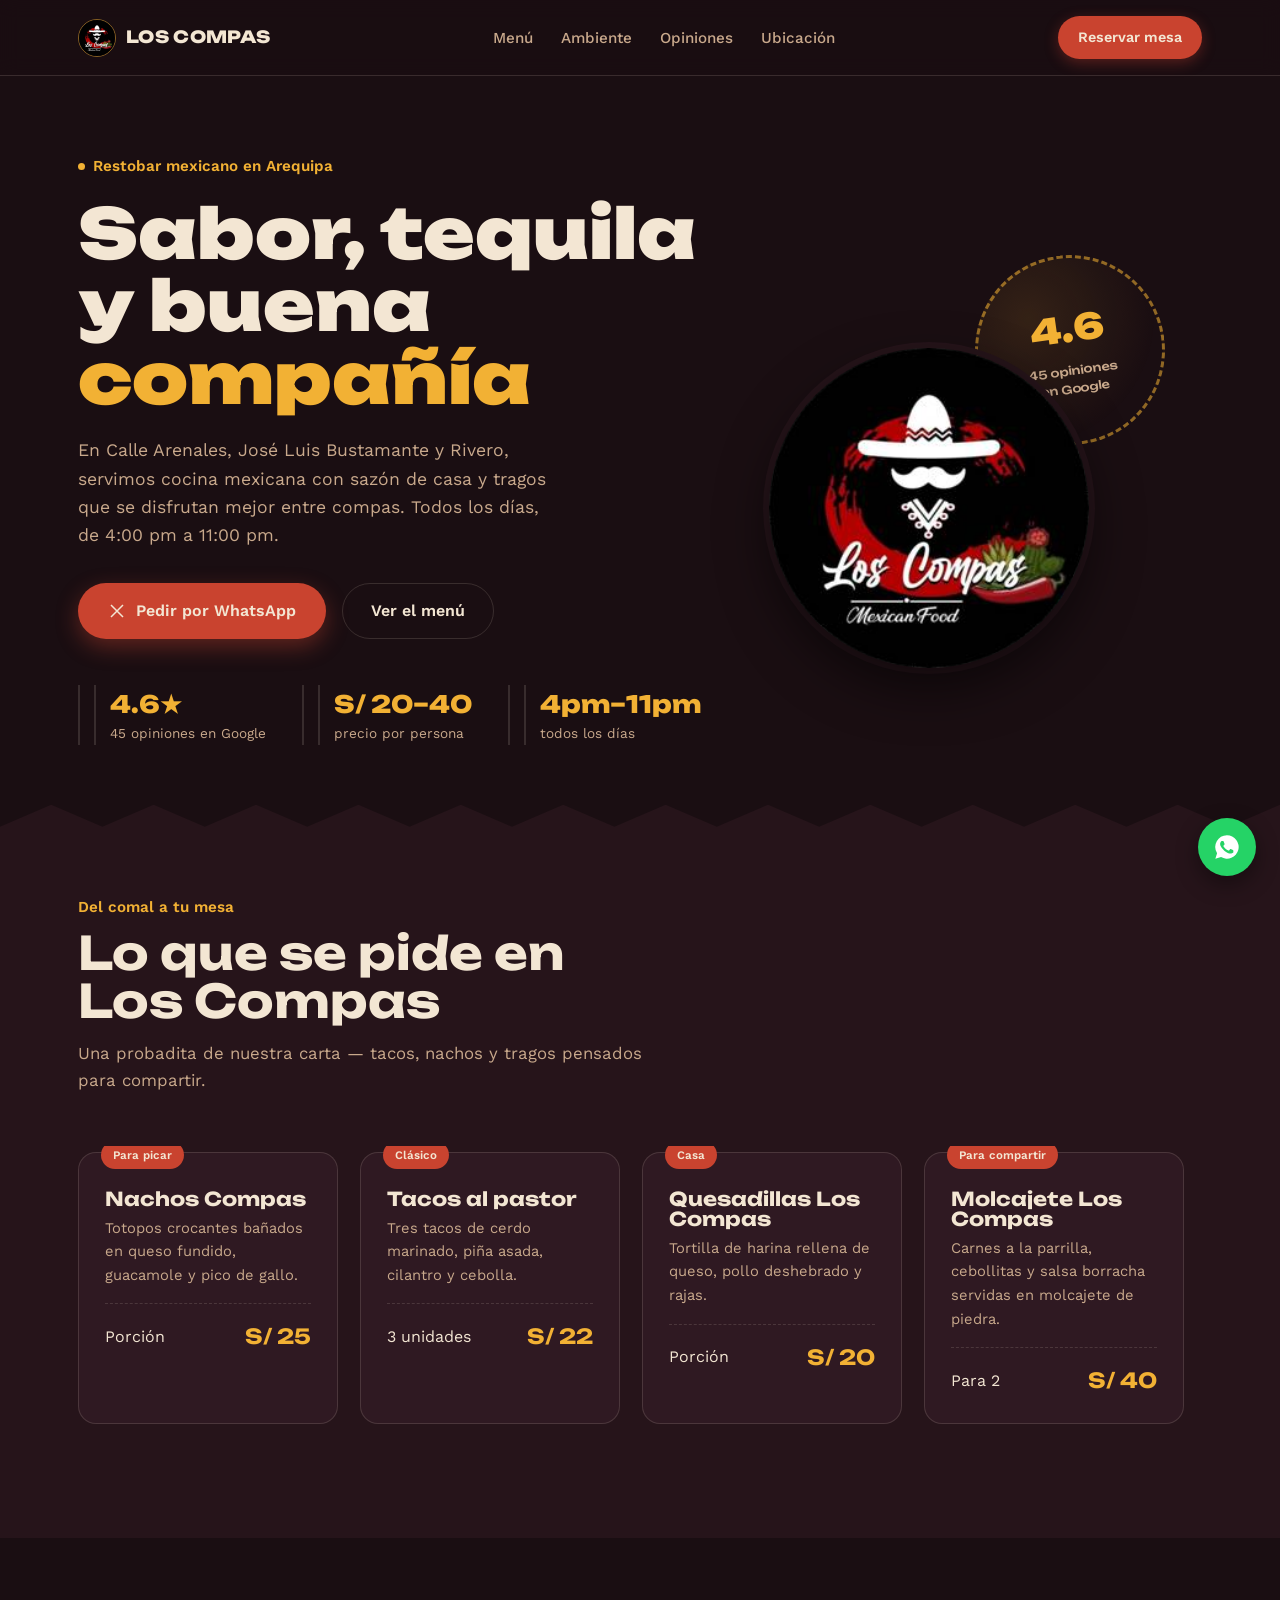
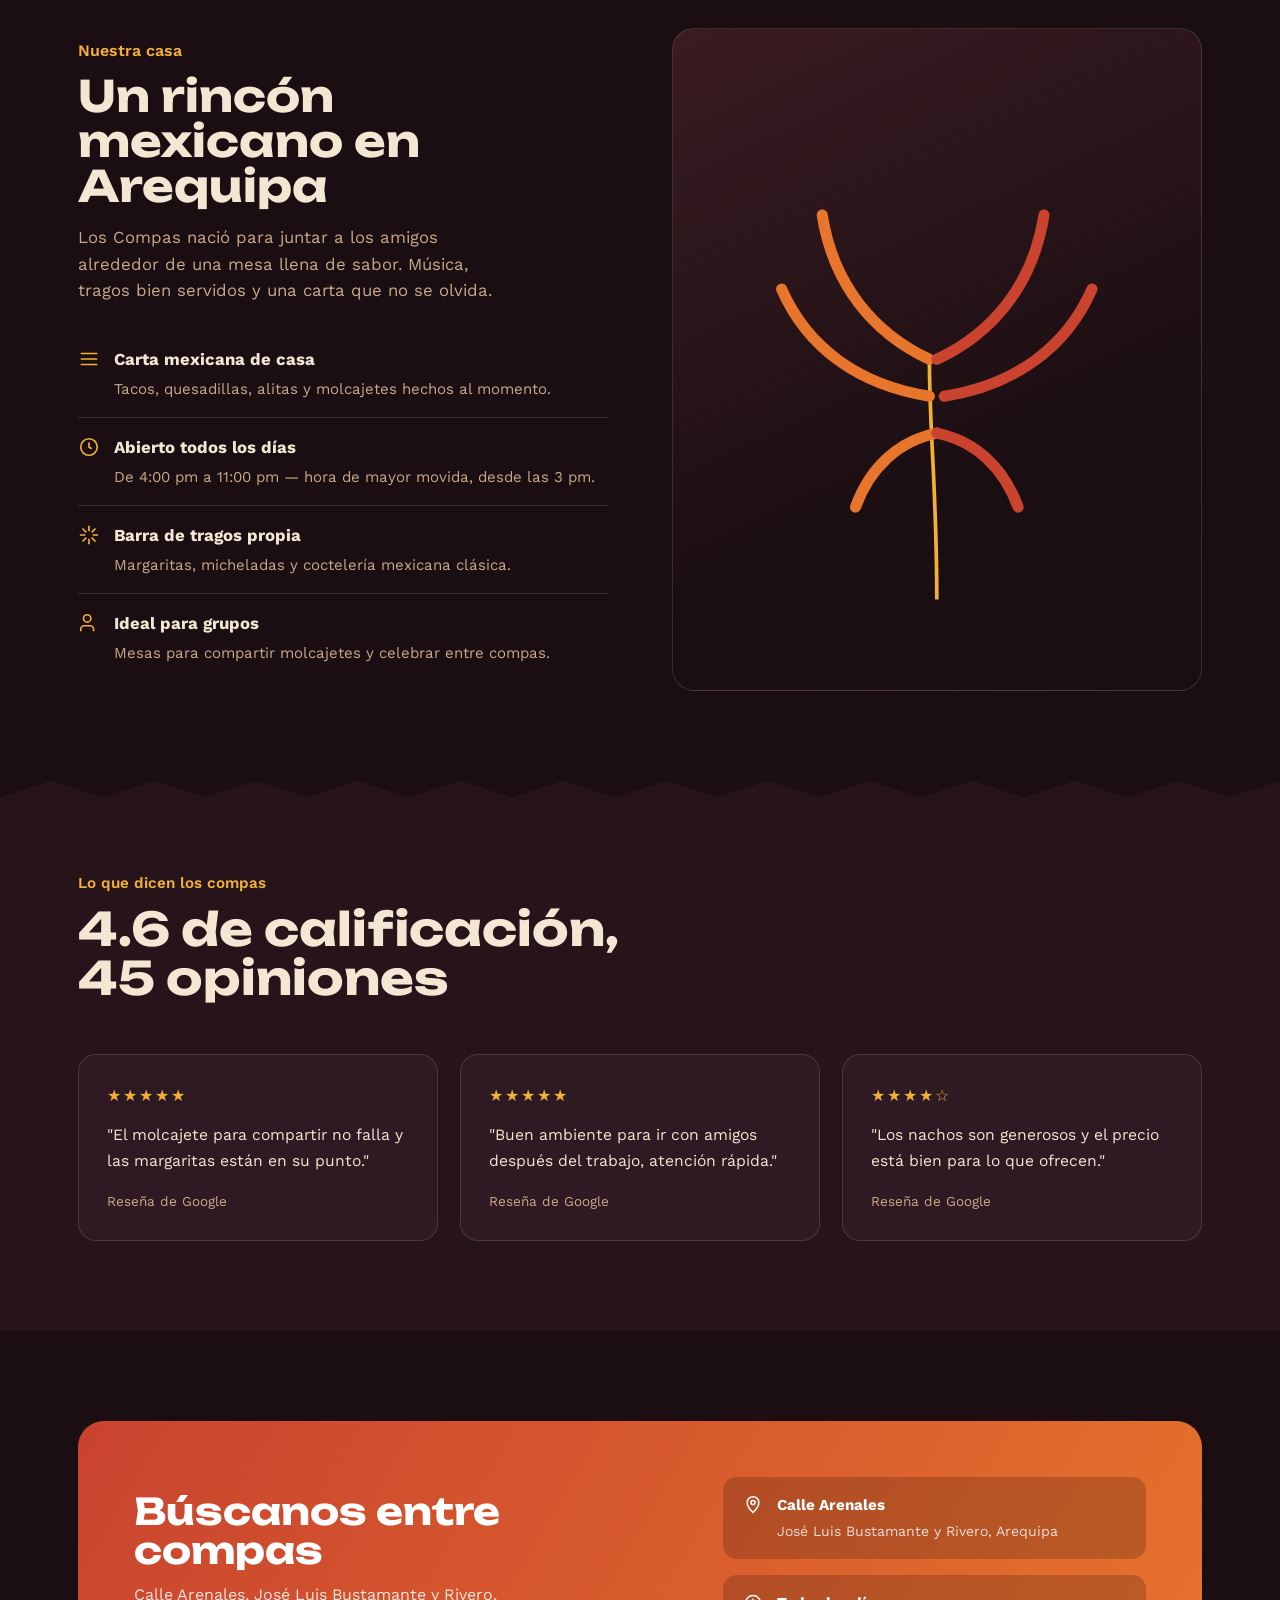
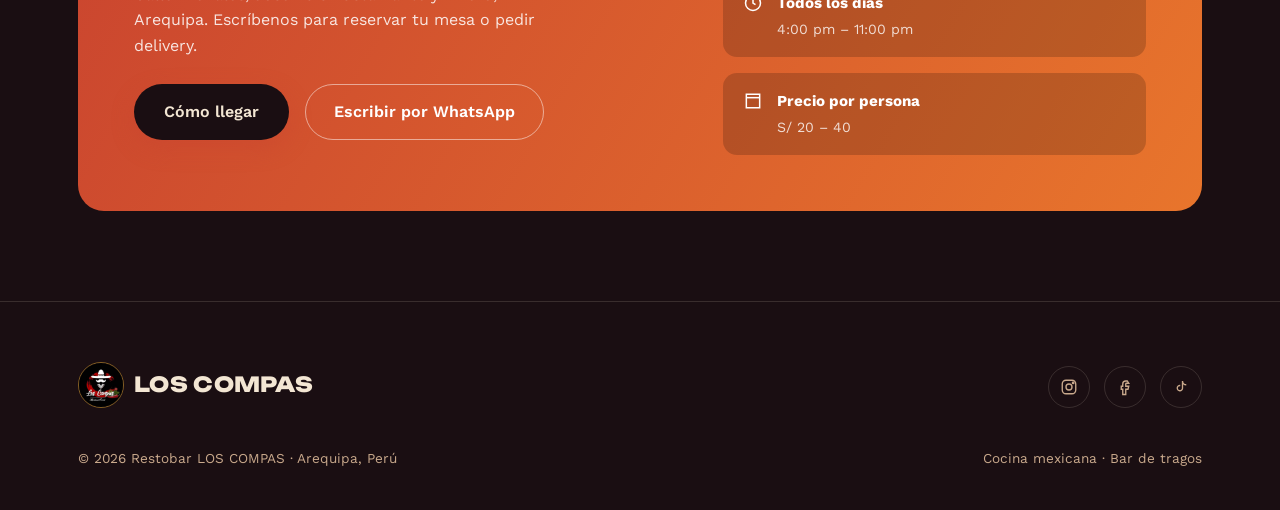
==== index.html @ ea88e0a6 "Rename demo_restobar.html to index.html" ====
<!DOCTYPE html>
<html lang="es">
<head>
<meta charset="UTF-8">
<meta name="viewport" content="width=device-width, initial-scale=1.0">
<title>Restobar LOS COMPAS — Arequipa</title>
<link rel="preconnect" href="https://fonts.googleapis.com">
<link rel="preconnect" href="https://fonts.gstatic.com" crossorigin>
<link href="https://fonts.googleapis.com/css2?family=Unbounded:wght@400;600;800;900&family=Work+Sans:wght@400;500;600&display=swap" rel="stylesheet">
<link rel="icon" type="image/png" href="[data-uri]">
<link rel="stylesheet" href="styles.css">
</head>
<body>

<header>
  <div class="nav-inner">
    <div class="brand">
      <img src="[data-uri]" alt="Los Compas Mexican Food">
      LOS COMPAS
    </div>
    <nav>
      <ul>
        <li><a href="#menu">Menú</a></li>
        <li><a href="#ambiente">Ambiente</a></li>
        <li><a href="#opiniones">Opiniones</a></li>
        <li><a href="#ubicacion">Ubicación</a></li>
      </ul>
    </nav>
    <a class="nav-cta" href="https://wa.me/51993060951" target="_blank">Reservar mesa</a>
  </div>
</header>

<section class="hero">
  <div class="wrap hero-grid">
    <div>
      <div class="kicker"><span class="dot"></span> Restobar mexicano en Arequipa</div>
      <h1>Sabor, tequila<br> y buena <span class="pop">compañía</span></h1>
      <p class="lead">En Calle Arenales, José Luis Bustamante y Rivero, servimos cocina mexicana con sazón de casa y tragos que se disfrutan mejor entre compas. Todos los días, de 4:00 pm a 11:00 pm.</p>
      <div class="hero-actions">
        <a class="btn-primary" href="https://wa.me/51993060951" target="_blank">
          <svg width="18" height="18" viewBox="0 0 24 24" fill="none" stroke="currentColor" stroke-width="2"><path d="M4 4l16 16M4 20L20 4"/></svg>
          Pedir por WhatsApp
        </a>
        <a class="btn-ghost" href="#menu">Ver el menú</a>
      </div>
      <div class="stat-row">
        <div><div class="stat-num">4.6★</div><div class="stat-lbl">45 opiniones en Google</div></div>
        <div><div class="stat-num">S/ 20–40</div><div class="stat-lbl">precio por persona</div></div>
        <div><div class="stat-num">4pm–11pm</div><div class="stat-lbl">todos los días</div></div>
      </div>
    </div>
    <div class="hero-visual">
      <div class="stamp">
        <div class="stamp-inner">
          <span class="big">4.6</span>
          <span class="small">45 opiniones<br>en Google</span>
        </div>
      </div>
      <img class="plate" src="[data-uri]" alt="Logo Los Compas Mexican Food">
    </div>
  </div>
</section>

<section class="bg-alt zigzag-top" id="menu">
  <div class="wrap">
    <div class="section-head">
      <div class="eyebrow">Del comal a tu mesa</div>
      <h2>Lo que se pide en Los Compas</h2>
      <p>Una probadita de nuestra carta — tacos, nachos y tragos pensados para compartir.</p>
    </div>
    <div class="menu-scroll">
      <div class="menu-card">
        <span class="tag">Para picar</span>
        <h3>Nachos Compas</h3>
        <p>Totopos crocantes bañados en queso fundido, guacamole y pico de gallo.</p>
        <div class="price"><span>Porción</span><b>S/ 25</b></div>
      </div>
      <div class="menu-card">
        <span class="tag">Clásico</span>
        <h3>Tacos al pastor</h3>
        <p>Tres tacos de cerdo marinado, piña asada, cilantro y cebolla.</p>
        <div class="price"><span>3 unidades</span><b>S/ 22</b></div>
      </div>
      <div class="menu-card">
        <span class="tag">Casa</span>
        <h3>Quesadillas Los Compas</h3>
        <p>Tortilla de harina rellena de queso, pollo deshebrado y rajas.</p>
        <div class="price"><span>Porción</span><b>S/ 20</b></div>
      </div>
      <div class="menu-card">
        <span class="tag">Para compartir</span>
        <h3>Molcajete Los Compas</h3>
        <p>Carnes a la parrilla, cebollitas y salsa borracha servidas en molcajete de piedra.</p>
        <div class="price"><span>Para 2</span><b>S/ 40</b></div>
      </div>
      <div class="menu-card">
        <span class="tag">Tragos</span>
        <h3>Margarita clásica</h3>
        <p>Tequila, triple sec y limón, escarchada con sal de mar.</p>
        <div class="price"><span>Copa</span><b>S/ 20</b></div>
      </div>
      <div class="menu-card">
        <span class="tag">Tragos</span>
        <h3>Michelada Compas</h3>
        <p>Cerveza bien fría con salsas de la casa y borde de chile-sal.</p>
        <div class="price"><span>Jarra</span><b>S/ 18</b></div>
      </div>
    </div>
  </div>
</section>

<section id="ambiente">
  <div class="wrap about-grid">
    <div>
      <div class="eyebrow" style="color:var(--marigold); font-weight:600;">Nuestra casa</div>
      <h2 style="font-size:clamp(2rem,3.4vw,2.7rem); margin-top:10px;">Un rincón mexicano en Arequipa</h2>
      <p style="color:var(--muted); margin-top:14px; font-size:1.05rem; max-width:440px;">Los Compas nació para juntar a los amigos alrededor de una mesa llena de sabor. Música, tragos bien servidos y una carta que no se olvida.</p>
      <ul class="about-list">
        <li>
          <svg viewBox="0 0 24 24" fill="none" stroke="currentColor" stroke-width="1.8"><path d="M3 12h18M3 6h18M3 18h18"/></svg>
          <div><h4>Carta mexicana de casa</h4><p>Tacos, quesadillas, alitas y molcajetes hechos al momento.</p></div>
        </li>
        <li>
          <svg viewBox="0 0 24 24" fill="none" stroke="currentColor" stroke-width="1.8"><circle cx="12" cy="12" r="9"/><path d="M12 7v5l3 2"/></svg>
          <div><h4>Abierto todos los días</h4><p>De 4:00 pm a 11:00 pm — hora de mayor movida, desde las 3 pm.</p></div>
        </li>
        <li>
          <svg viewBox="0 0 24 24" fill="none" stroke="currentColor" stroke-width="1.8"><path d="M12 2v6M12 22v-6M4.9 4.9l4.2 4.2M14.9 14.9l4.2 4.2M2 12h6M16 12h6M4.9 19.1l4.2-4.2M14.9 9.1l4.2-4.2"/></svg>
          <div><h4>Barra de tragos propia</h4><p>Margaritas, micheladas y coctelería mexicana clásica.</p></div>
        </li>
        <li>
          <svg viewBox="0 0 24 24" fill="none" stroke="currentColor" stroke-width="1.8"><path d="M17 21v-2a4 4 0 0 0-4-4H7a4 4 0 0 0-4 4v2"/><circle cx="10" cy="7" r="4"/></svg>
          <div><h4>Ideal para grupos</h4><p>Mesas para compartir molcajetes y celebrar entre compas.</p></div>
        </li>
      </ul>
    </div>
    <div class="agave-frame">
      <svg width="70%" viewBox="0 0 200 260" fill="none">
        <path d="M100 260c0-60-4-90-4-130" stroke="#f2b134" stroke-width="2"/>
        <path d="M96 130c-30-14-52-40-58-78" stroke="#e8752c" stroke-width="6" stroke-linecap="round" fill="none"/>
        <path d="M96 150c-38-6-66-26-80-58" stroke="#e8752c" stroke-width="6" stroke-linecap="round" fill="none"/>
        <path d="M100 130c30-14 52-40 58-78" stroke="#c9432f" stroke-width="6" stroke-linecap="round" fill="none"/>
        <path d="M104 150c38-6 66-26 80-58" stroke="#c9432f" stroke-width="6" stroke-linecap="round" fill="none"/>
        <path d="M100 170c-20 4-36 18-44 40" stroke="#e8752c" stroke-width="6" stroke-linecap="round" fill="none"/>
        <path d="M100 170c20 4 36 18 44 40" stroke="#c9432f" stroke-width="6" stroke-linecap="round" fill="none"/>
      </svg>
    </div>
  </div>
</section>

<section class="bg-alt zigzag-top" id="opiniones">
  <div class="wrap">
    <div class="section-head">
      <div class="eyebrow">Lo que dicen los compas</div>
      <h2>4.6 de calificación, 45 opiniones</h2>
    </div>
    <div class="review-grid">
      <div class="review-card">
        <div class="review-stars">★★★★★</div>
        <p>"El molcajete para compartir no falla y las margaritas están en su punto."</p>
        <div class="who">Reseña de Google</div>
      </div>
      <div class="review-card">
        <div class="review-stars">★★★★★</div>
        <p>"Buen ambiente para ir con amigos después del trabajo, atención rápida."</p>
        <div class="who">Reseña de Google</div>
      </div>
      <div class="review-card">
        <div class="review-stars">★★★★☆</div>
        <p>"Los nachos son generosos y el precio está bien para lo que ofrecen."</p>
        <div class="who">Reseña de Google</div>
      </div>
    </div>
  </div>
</section>

<section id="ubicacion">
  <div class="wrap">
    <div class="cta-band">
      <div>
        <h2>Búscanos entre compas</h2>
        <p>Calle Arenales, José Luis Bustamante y Rivero, Arequipa. Escríbenos para reservar tu mesa o pedir delivery.</p>
        <div class="hero-actions" style="margin-top:26px;">
          <a class="btn-primary" href="https://www.google.com/maps/place/Restobar+LOS+COMPAS/data=!4m2!3m1!1s0x91424b6e25736f75:0x3e459e2f80976422" target="_blank">Cómo llegar</a>
          <a class="btn-ghost" style="border-color:rgba(255,255,255,0.5); color:#fff;" href="https://wa.me/51993060951" target="_blank">Escribir por WhatsApp</a>
        </div>
      </div>
      <div class="info-list">
        <div class="info-item">
          <svg viewBox="0 0 24 24" fill="none" stroke="currentColor" stroke-width="1.8"><path d="M12 21s7-6.5 7-12a7 7 0 1 0-14 0c0 5.5 7 12 7 12z"/><circle cx="12" cy="9" r="2.5"/></svg>
          <div><b>Calle Arenales</b><span>José Luis Bustamante y Rivero, Arequipa</span></div>
        </div>
        <div class="info-item">
          <svg viewBox="0 0 24 24" fill="none" stroke="currentColor" stroke-width="1.8"><circle cx="12" cy="12" r="9"/><path d="M12 7v5l3 2"/></svg>
          <div><b>Todos los días</b><span>4:00 pm – 11:00 pm</span></div>
        </div>
        <div class="info-item">
          <svg viewBox="0 0 24 24" fill="none" stroke="currentColor" stroke-width="1.8"><path d="M4 4h16v16H4z"/><path d="M4 8h16"/></svg>
          <div><b>Precio por persona</b><span>S/ 20 – 40</span></div>
        </div>
      </div>
    </div>
  </div>
</section>

<footer>
  <div class="wrap">
    <div class="footer-grid">
      <div class="brand" style="font-size:1.3rem;">
        <img src="[data-uri]" alt="Los Compas Mexican Food" style="width:46px;height:46px;">
        LOS COMPAS
      </div>
      <div class="social-row">
        <a href="https://www.instagram.com/loscompasaqp/" target="_blank" rel="noopener noreferrer" aria-label="Instagram" title="Síguenos en Instagram">
          <svg width="18" height="18" viewBox="0 0 24 24" fill="none" stroke="currentColor" stroke-width="1.8"><rect x="3" y="3" width="18" height="18" rx="5"/><circle cx="12" cy="12" r="4"/><circle cx="17.5" cy="6.5" r="1"/></svg>
        </a>
        <a href="https://www.facebook.com/p/Los-Compas-RestoBar-100077900036082/" target="_blank" rel="noopener noreferrer" aria-label="Facebook" title="Síguenos en Facebook">
          <svg width="18" height="18" viewBox="0 0 24 24" fill="none" stroke="currentColor" stroke-width="1.8"><path d="M15 4h-2a4 4 0 0 0-4 4v3H7v4h2v7h4v-7h3l1-4h-4V8a1 1 0 0 1 1-1h3z"/></svg>
        </a>
        <a href="https://www.tiktok.com/@restobar_los_compas" target="_blank" rel="noopener noreferrer" aria-label="TikTok" title="Síguenos en TikTok">
          <svg width="18" height="18" viewBox="0 0 24 24" fill="none" stroke="currentColor" stroke-width="1.8"><path d="M14 4v9.5a3.5 3.5 0 1 1-3-3.46M14 4a5 5 0 0 0 5 5"/></svg>
        </a>
      </div>
    </div>
    <div class="footer-bottom">
      <span>© 2026 Restobar LOS COMPAS · Arequipa, Perú</span>
      <span>Cocina mexicana · Bar de tragos</span>
    </div>
  </div>
</footer>

<a class="wa-float" href="https://wa.me/51993060951" target="_blank" rel="noopener noreferrer" aria-label="Escribir por WhatsApp" title="Escríbenos por WhatsApp">
  <svg viewBox="0 0 24 24" fill="currentColor"><path d="M12 2a10 10 0 0 0-8.5 15.3L2 22l4.9-1.4A10 10 0 1 0 12 2zm5.6 14.3c-.2.6-1.3 1.2-1.9 1.3-.5.1-1.1.1-1.8-.1-.4-.1-1-.3-1.6-.6-2.9-1.3-4.8-4.2-5-4.4-.1-.2-1.2-1.6-1.2-3 0-1.4.8-2.1 1-2.4.2-.2.5-.3.8-.3h.6c.2 0 .4 0 .6.5.2.5.7 1.8.8 1.9.1.2.1.3 0 .5-.1.2-.2.3-.3.5-.2.2-.3.3-.5.5-.2.2-.3.4-.1.7.2.3.8 1.3 1.7 2.1 1.2 1 2.1 1.4 2.4 1.5.3.1.5.1.7-.1.2-.2.7-.8.9-1 .2-.3.4-.2.6-.1.2.1 1.5.7 1.7.8.2.1.4.2.4.3.1.2.1.7 0 1.3z"/></svg>
</a>

</body>
</html>
---- styles.css ----
:root{
    --bg:#1a0e12;
    --bg-alt:#26141a;
    --card:#2f1922;
    --chili:#c9432f;
    --marigold:#f2b134;
    --ember:#e8752c;
    --cream:#f3e6d3;
    --muted:#c9a98c;
    --line: rgba(243,230,211,0.14);
  }
  *{box-sizing:border-box;}
  html{scroll-behavior:smooth;}
  body{
    margin:0;
    background:var(--bg);
    color:var(--cream);
    font-family:'Work Sans', sans-serif;
    font-size:16px;
    line-height:1.6;
    overflow-x:hidden;
  }
  h1,h2,h3, .display{
    font-family:'Unbounded', sans-serif;
    margin:0;
    line-height:1.05;
  }
  a{color:inherit;}
  .wrap{max-width:1180px; margin:0 auto; padding:0 28px;}

  /* ---------- top nav ---------- */
  header{
    position:sticky; top:0; z-index:50;
    background:rgba(26,14,18,0.85);
    backdrop-filter:blur(10px);
    border-bottom:1px solid var(--line);
  }
  .nav-inner{
    max-width:1180px; margin:0 auto; padding:16px 28px;
    display:flex; align-items:center; justify-content:space-between;
  }
  .brand{display:flex; align-items:center; gap:10px; font-family:'Unbounded'; font-weight:800; font-size:1.05rem; letter-spacing:0.3px;}
  .brand svg{width:30px;height:30px;flex-shrink:0;}
  .brand img{width:38px;height:38px;flex-shrink:0; border-radius:50%; object-fit:cover; border:1.5px solid rgba(242,177,52,0.5);}
  nav ul{list-style:none; display:flex; gap:28px; margin:0; padding:0;}
  nav a{text-decoration:none; color:var(--muted); font-size:0.95rem; font-weight:500; transition:color .2s;}
  nav a:hover{color:var(--marigold);}
  .nav-cta{
    background:var(--chili); color:var(--cream); padding:10px 20px; border-radius:100px;
    font-weight:600; font-size:0.9rem; text-decoration:none; white-space:nowrap;
    box-shadow:0 4px 14px rgba(201,67,47,0.35);
  }
  .nav-mobile-toggle{display:none;}
  @media (max-width:820px){
    nav ul{display:none;}
    .nav-cta{padding:8px 16px; font-size:0.82rem;}
  }

  /* ---------- hero ---------- */
  .hero{
    position:relative;
    padding:76px 0 60px;
    overflow:hidden;
  }
  .picado{
    position:absolute; top:0; left:0; width:100%; height:64px;
    display:flex;
  }
  .hero-grid{
    display:grid; grid-template-columns:1.15fr 0.85fr; gap:40px; align-items:center;
    position:relative; z-index:2;
  }
  .kicker{
    display:inline-flex; align-items:center; gap:8px;
    color:var(--marigold); font-weight:600; font-size:0.95rem; margin-bottom:18px;
  }
  .kicker span.dot{width:7px;height:7px;border-radius:50%;background:var(--marigold); display:inline-block;}
  .hero h1{
    font-size:clamp(2.6rem, 5.4vw, 4.4rem);
    font-weight:900;
    color:var(--cream);
  }
  .hero h1 .pop{color:var(--marigold);}
  .hero p.lead{
    max-width:480px; margin-top:22px; color:var(--muted); font-size:1.1rem;
  }
  .hero-actions{display:flex; gap:16px; margin-top:34px; flex-wrap:wrap;}
  .btn-primary{
    background:var(--chili); color:var(--cream); padding:15px 30px; border-radius:100px;
    text-decoration:none; font-weight:600; display:inline-flex; align-items:center; gap:10px;
    box-shadow:0 8px 22px rgba(201,67,47,0.4); transition:transform .2s;
  }
  .btn-primary:hover{transform:translateY(-2px);}
  .btn-ghost{
    border:1.5px solid var(--line); color:var(--cream); padding:14px 28px; border-radius:100px;
    text-decoration:none; font-weight:600; transition:border-color .2s, color .2s;
  }
  .btn-ghost:hover{border-color:var(--marigold); color:var(--marigold);}

  .stat-row{display:flex; gap:36px; margin-top:46px; flex-wrap:wrap;}
  .stat-row div{border-left:2px solid var(--line); padding-left:14px;}
  .stat-num{font-family:'Unbounded'; font-weight:800; font-size:1.5rem; color:var(--marigold);}
  .stat-lbl{color:var(--muted); font-size:0.85rem;}

  /* hero visual: stamp + chili illustration */
  .hero-visual{position:relative; height:440px;}
  .stamp{
    position:absolute; top:6%; right:8%; width:190px; height:190px;
    border-radius:50%; border:3px dashed rgba(242,177,52,0.55);
    display:flex; align-items:center; justify-content:center; text-align:center;
    transform:rotate(-8deg);
    background:radial-gradient(circle at 30% 30%, rgba(242,177,52,0.12), transparent 70%);
  }
  .stamp-inner{font-family:'Unbounded'; color:var(--marigold);}
  .stamp-inner .big{font-size:2.2rem; font-weight:900; display:block;}
  .stamp-inner .small{font-size:0.72rem; color:var(--muted); font-weight:500; display:block; margin-top:4px;}

  .plate{
    position:absolute; bottom:0; left:6%; width:320px; height:320px;
    border-radius:50%; object-fit:cover;
    box-shadow:0 20px 50px rgba(0,0,0,0.55), 0 0 0 6px var(--bg-alt);
  }

  /* ---------- section shell ---------- */
  section{padding:90px 0;}
  .section-head{max-width:600px; margin-bottom:52px;}
  .section-head .eyebrow{color:var(--marigold); font-weight:600; font-size:0.95rem;}
  .section-head h2{font-size:clamp(2rem,3.6vw,2.9rem); margin-top:10px; color:var(--cream);}
  .section-head p{color:var(--muted); margin-top:14px; font-size:1.05rem;}

  .zigzag-top{
    clip-path: polygon(0% 3%, 4% 0%, 8% 3%, 12% 0%, 16% 3%, 20% 0%, 24% 3%, 28% 0%, 32% 3%, 36% 0%, 40% 3%, 44% 0%, 48% 3%, 52% 0%, 56% 3%, 60% 0%, 64% 3%, 68% 0%, 72% 3%, 76% 0%, 80% 3%, 84% 0%, 88% 3%, 92% 0%, 96% 3%, 100% 0%, 100% 100%, 0 100%);
  }
  .bg-alt{background:var(--bg-alt);}

  /* ---------- menu ---------- */
  .menu-scroll{
    display:flex; gap:22px; overflow-x:auto; padding:6px 4px 24px;
    scroll-snap-type:x mandatory;
  }
  .menu-scroll::-webkit-scrollbar{height:8px;}
  .menu-scroll::-webkit-scrollbar-thumb{background:var(--line); border-radius:10px;}
  .menu-card{
    scroll-snap-align:start;
    min-width:260px; max-width:260px;
    background:var(--card); border:1px solid var(--line); border-radius:18px;
    padding:26px; flex-shrink:0; position:relative;
  }
  .menu-card .tag{
    position:absolute; top:-12px; left:22px; background:var(--chili); color:var(--cream);
    font-size:0.72rem; font-weight:600; padding:5px 12px; border-radius:100px;
  }
  .menu-card h3{font-size:1.2rem; margin-top:10px; color:var(--cream);}
  .menu-card p{color:var(--muted); font-size:0.92rem; margin-top:8px; min-height:64px;}
  .menu-card .price{
    display:flex; align-items:center; justify-content:space-between; margin-top:16px;
    padding-top:16px; border-top:1px dashed var(--line);
  }
  .menu-card .price b{font-family:'Unbounded'; color:var(--marigold); font-size:1.3rem;}

  /* ---------- about / ambiente ---------- */
  .about-grid{display:grid; grid-template-columns:1fr 1fr; gap:64px; align-items:center;}
  .about-list{list-style:none; padding:0; margin:26px 0 0;}
  .about-list li{
    display:flex; gap:14px; padding:16px 0; border-bottom:1px solid var(--line);
  }
  .about-list li:last-child{border-bottom:none;}
  .about-list svg{width:22px;height:22px;flex-shrink:0; color:var(--marigold); margin-top:2px;}
  .about-list h4{margin:0 0 4px; font-size:1.05rem; color:var(--cream);}
  .about-list p{margin:0; color:var(--muted); font-size:0.94rem;}

  .agave-frame{
    aspect-ratio:4/5; border-radius:22px;
    background:linear-gradient(155deg, #3a1c22, #1a0e12 65%);
    position:relative; overflow:hidden; border:1px solid var(--line);
    display:flex; align-items:center; justify-content:center;
  }

  /* ---------- reviews ---------- */
  .review-grid{display:grid; grid-template-columns:repeat(3,1fr); gap:22px;}
  .review-card{
    background:var(--card); border:1px solid var(--line); border-radius:18px; padding:28px;
  }
  .review-stars{color:var(--marigold); letter-spacing:2px; font-size:1rem;}
  .review-card p{color:var(--cream); margin-top:14px; font-size:0.98rem;}
  .review-card .who{margin-top:18px; color:var(--muted); font-size:0.85rem;}

  /* ---------- location / cta ---------- */
  .cta-band{
    background:linear-gradient(120deg, var(--chili), var(--ember));
    border-radius:26px; padding:56px; display:grid; grid-template-columns:1.3fr 1fr; gap:40px; align-items:center;
  }
  .cta-band h2{color:#fff; font-size:clamp(1.7rem,3vw,2.3rem);}
  .cta-band p{color:rgba(255,255,255,0.85); margin-top:12px; max-width:420px;}
  .cta-band .btn-primary{background:#1a0e12;}
  .info-list{display:flex; flex-direction:column; gap:16px;}
  .info-item{
    background:rgba(0,0,0,0.18); border-radius:14px; padding:16px 20px;
    display:flex; gap:14px; align-items:flex-start;
  }
  .info-item svg{width:20px;height:20px; color:#fff; margin-top:2px; flex-shrink:0;}
  .info-item b{color:#fff; display:block; font-size:0.95rem;}
  .info-item span{color:rgba(255,255,255,0.8); font-size:0.88rem;}

  /* ---------- footer ---------- */
  footer{padding:60px 0 40px; border-top:1px solid var(--line);}
  .footer-grid{display:flex; justify-content:space-between; align-items:flex-end; flex-wrap:wrap; gap:30px;}
  .social-row{display:flex; gap:14px;}
  .social-row a{
    width:42px; height:42px; border-radius:50%; border:1px solid var(--line);
    display:flex; align-items:center; justify-content:center;
    transition:border-color .2s, color .2s, transform .2s, background .2s;
    color:var(--muted); cursor:pointer; position:relative; z-index:5;
  }
  .social-row a:hover{border-color:var(--marigold); color:var(--marigold); transform:translateY(-3px); background:rgba(242,177,52,0.08);}
  .social-row a:active{transform:translateY(0);}
  .footer-bottom{margin-top:40px; color:var(--muted); font-size:0.85rem; display:flex; justify-content:space-between; flex-wrap:wrap; gap:10px;}

  /* whatsapp float */
  .wa-float{
    position:fixed; bottom:24px; right:24px; z-index:999;
    background:#25D366; width:58px; height:58px; border-radius:50%;
    display:flex; align-items:center; justify-content:center; box-shadow:0 8px 22px rgba(0,0,0,0.4);
    text-decoration:none; cursor:pointer; transition:transform .2s, box-shadow .2s;
  }
  .wa-float:hover{transform:scale(1.08); box-shadow:0 10px 26px rgba(0,0,0,0.5);}
  .wa-float:active{transform:scale(0.96);}
  .wa-float svg{width:28px;height:28px;color:#fff; pointer-events:none;}

  @media (max-width:900px){
    .hero-grid{grid-template-columns:1fr;}
    .hero-visual{height:260px; margin-top:10px;}
    .stamp{width:130px;height:130px; right:2%;}
    .about-grid{grid-template-columns:1fr;}
    .about-grid .agave-frame{order:-1;}
    .review-grid{grid-template-columns:1fr;}
    .cta-band{grid-template-columns:1fr; padding:34px;}
  }
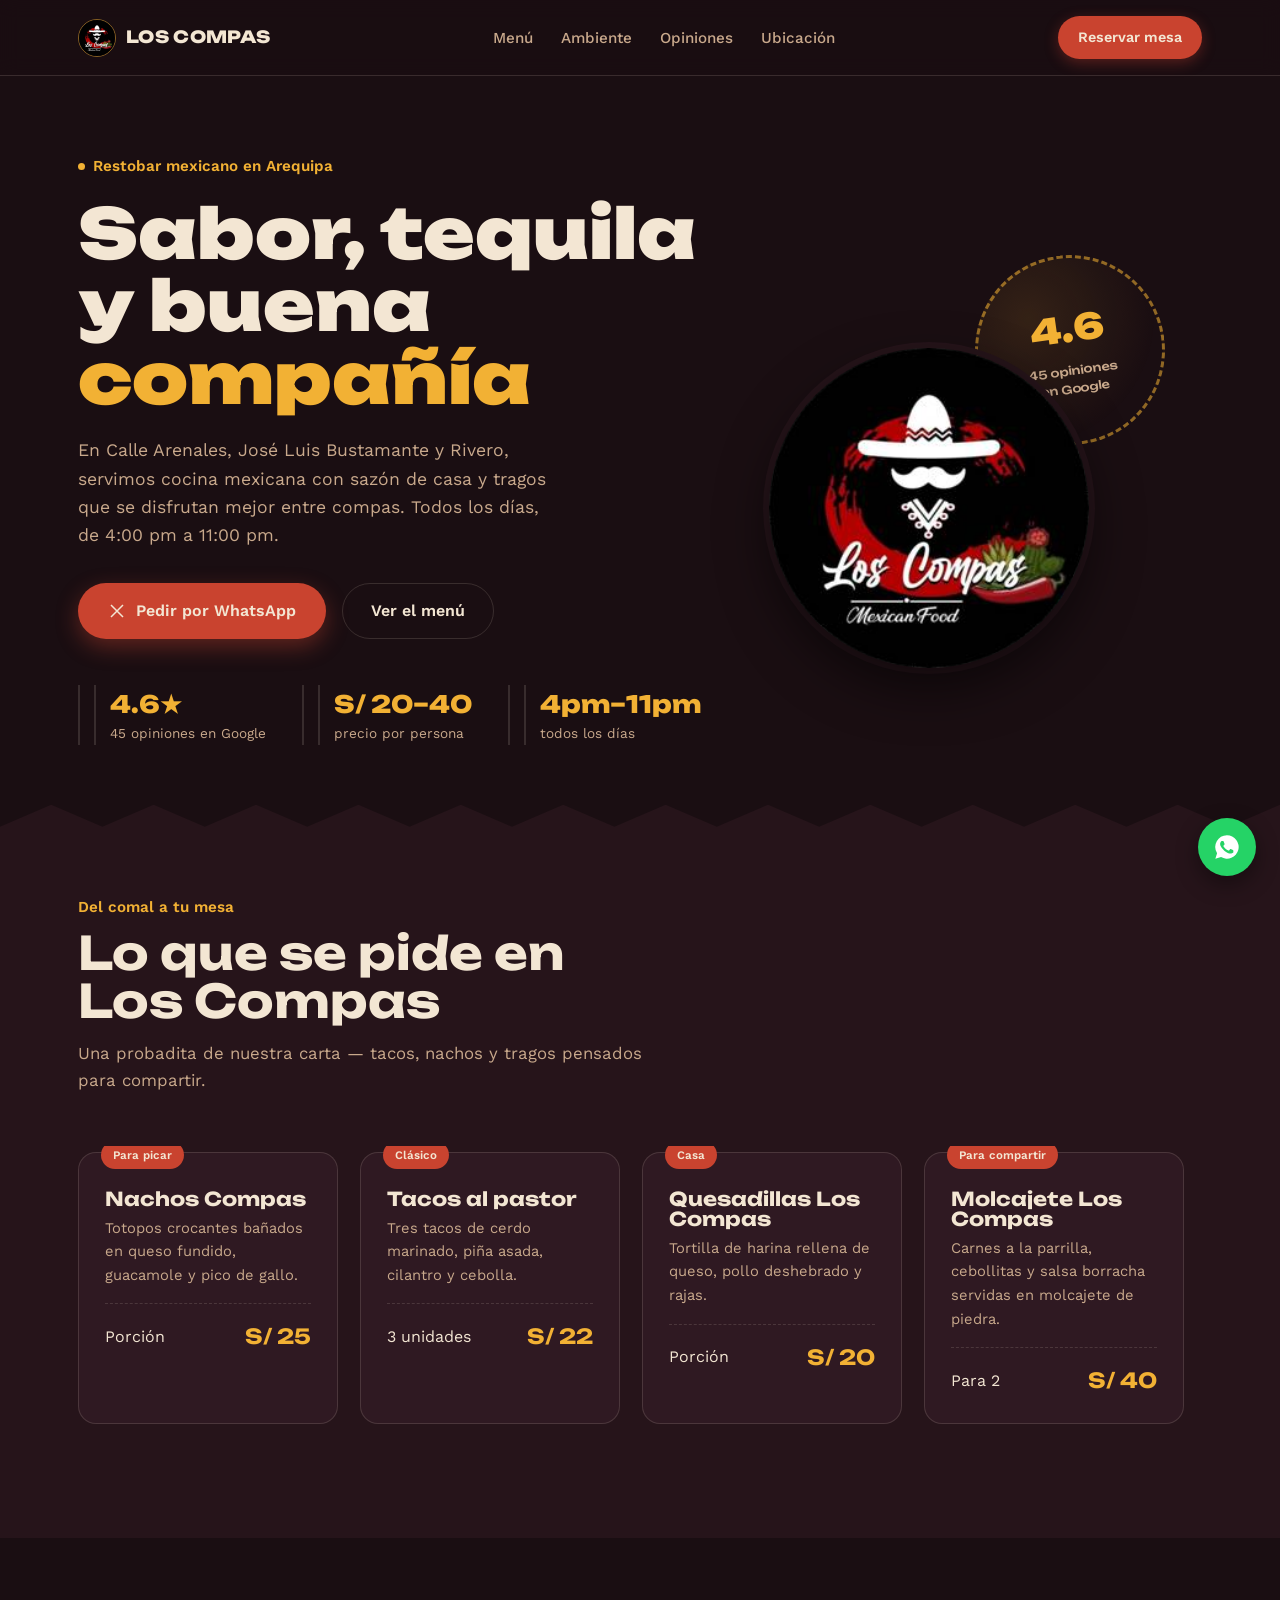
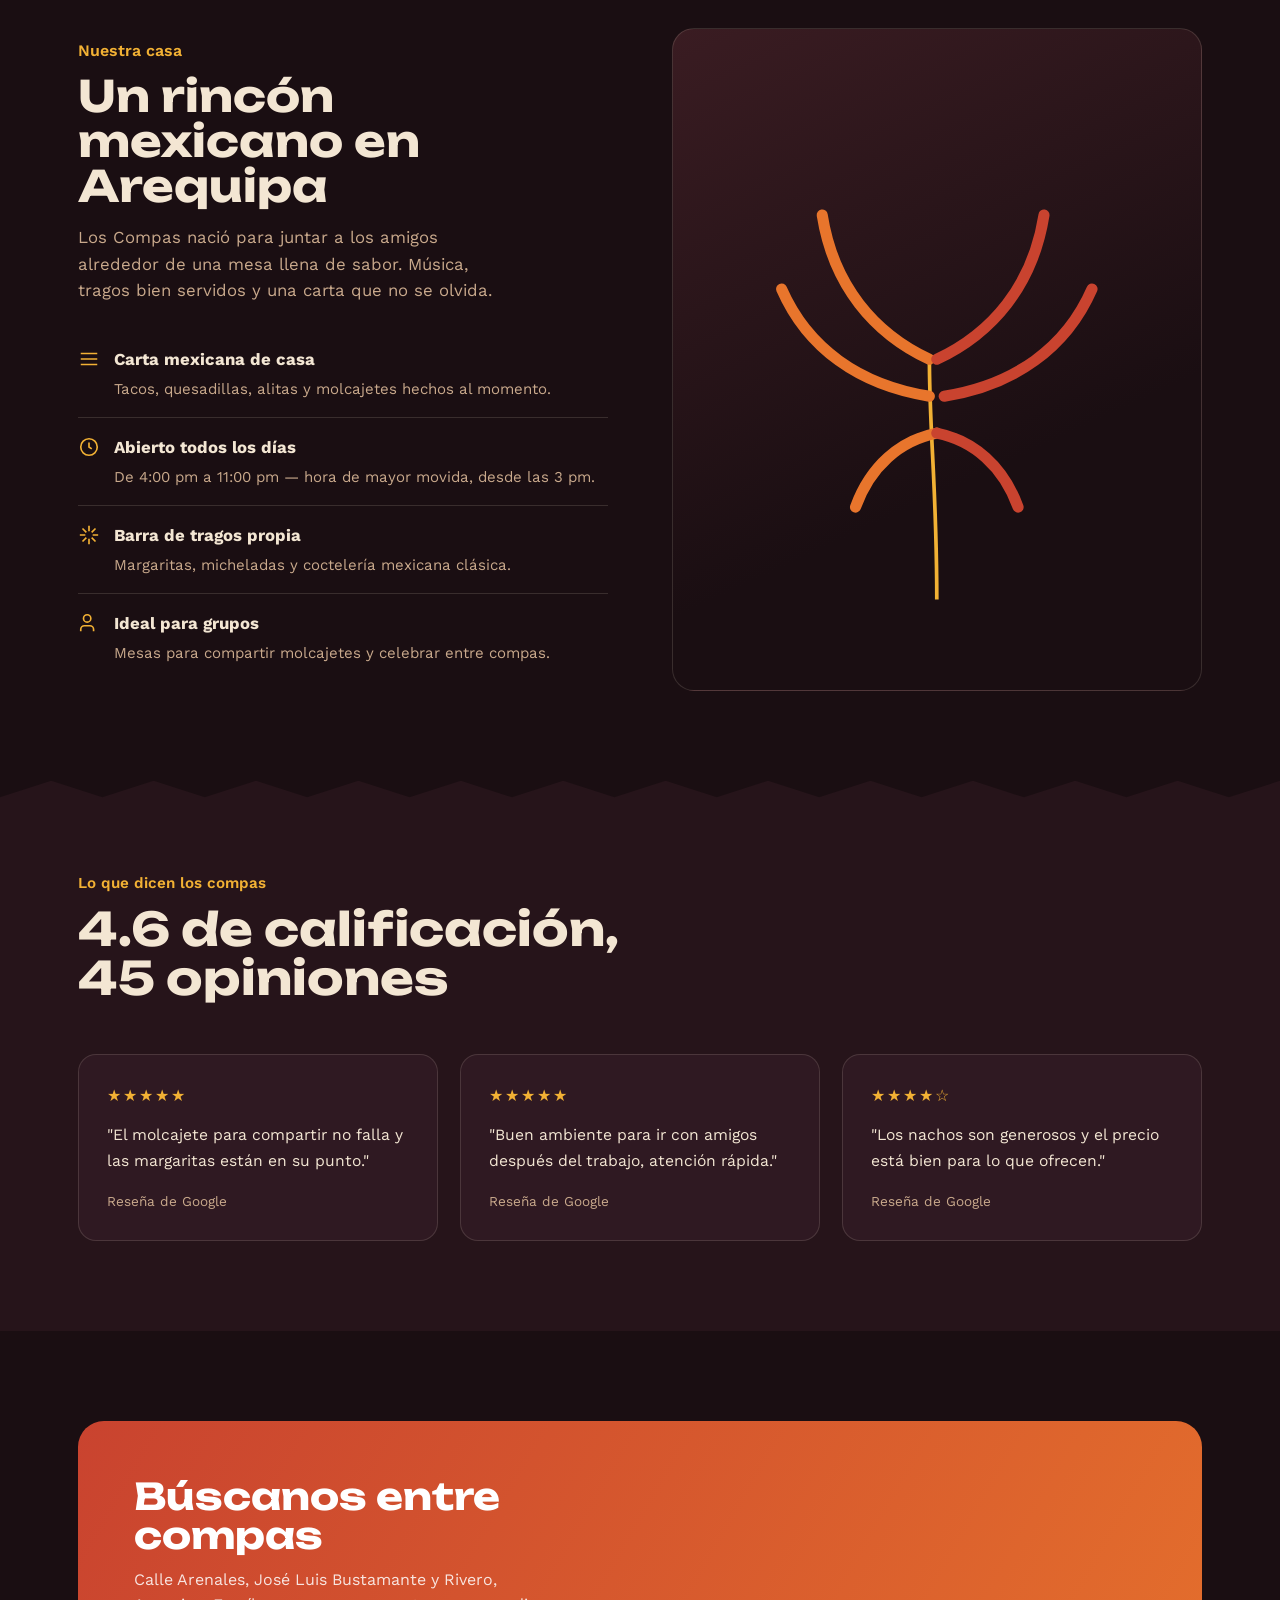
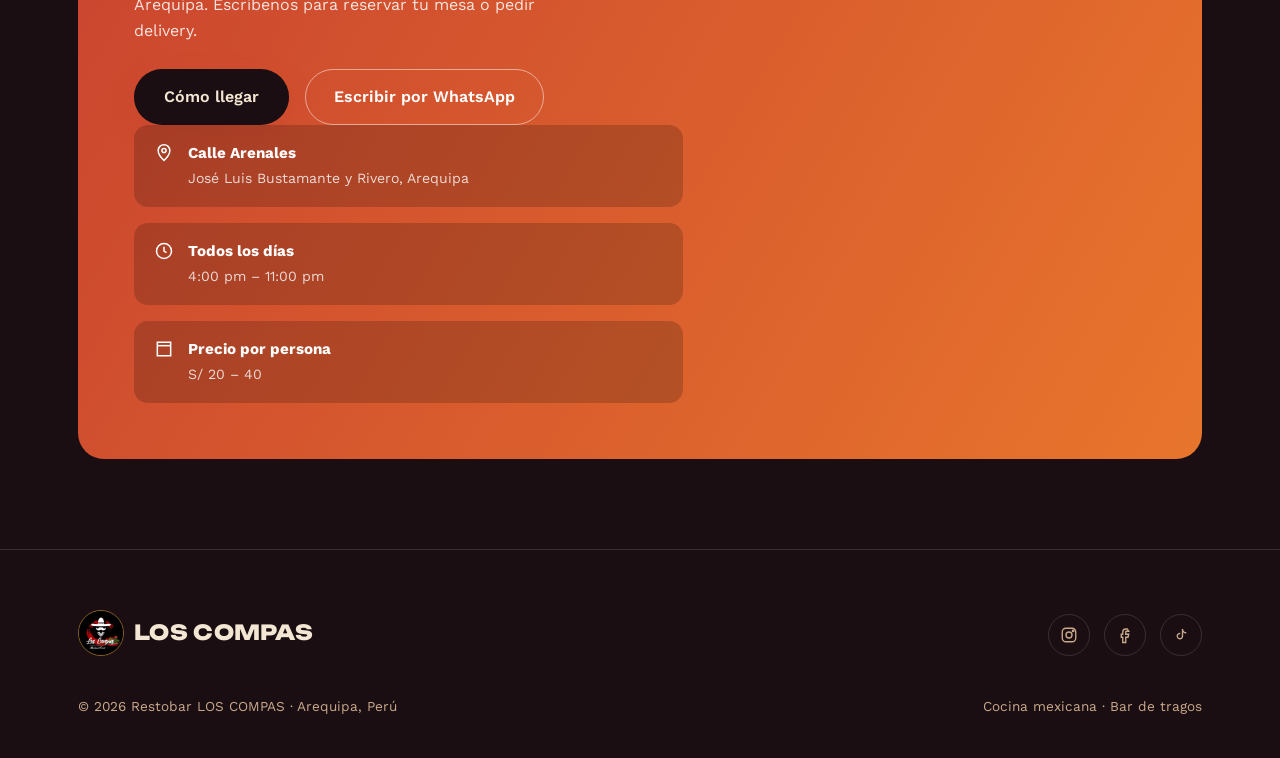
==== commit dd88a242: "Agregar mensajes automáticos de WhatsApp" ====
--- a/index.html
+++ b/index.html
@@ -26,7 +26,7 @@
         <li><a href="#ubicacion">Ubicación</a></li>
       </ul>
     </nav>
-    <a class="nav-cta" href="https://wa.me/51993060951" target="_blank">Reservar mesa</a>
+    <a class="nav-cta" href="https://wa.me/51993060951?text=Hola%2C%20quiero%20reservar%20una%20mesa" target="_blank">Reservar mesa</a>
   </div>
 </header>
 
@@ -37,7 +37,7 @@
       <h1>Sabor, tequila<br> y buena <span class="pop">compañía</span></h1>
       <p class="lead">En Calle Arenales, José Luis Bustamante y Rivero, servimos cocina mexicana con sazón de casa y tragos que se disfrutan mejor entre compas. Todos los días, de 4:00 pm a 11:00 pm.</p>
       <div class="hero-actions">
-        <a class="btn-primary" href="https://wa.me/51993060951" target="_blank">
+        <a class="btn-primary" href="https://wa.me/51993060951?text=Hola%2C%20quisiera%20hacer%20un%20pedido" target="_blank">
           <svg width="18" height="18" viewBox="0 0 24 24" fill="none" stroke="currentColor" stroke-width="2"><path d="M4 4l16 16M4 20L20 4"/></svg>
           Pedir por WhatsApp
         </a>
@@ -182,8 +182,7 @@
         <p>Calle Arenales, José Luis Bustamante y Rivero, Arequipa. Escríbenos para reservar tu mesa o pedir delivery.</p>
         <div class="hero-actions" style="margin-top:26px;">
           <a class="btn-primary" href="https://www.google.com/maps/place/Restobar+LOS+COMPAS/data=!4m2!3m1!1s0x91424b6e25736f75:0x3e459e2f80976422" target="_blank">Cómo llegar</a>
-          <a class="btn-ghost" style="border-color:rgba(255,255,255,0.5); color:#fff;" href="https://wa.me/51993060951" target="_blank">Escribir por WhatsApp</a>
-        </div>
+          <a class="btn-ghost" style="border-color:rgba(255,255,255,0.5); color:#fff;" href="https://wa.me/51993060951?text=Hola%2C%20quisiera%20hacer%20un%20pedido" target="_blank">Escribir por WhatsApp</a>
       </div>
       <div class="info-list">
         <div class="info-item">
@@ -229,7 +228,7 @@
   </div>
 </footer>
 
-<a class="wa-float" href="https://wa.me/51993060951" target="_blank" rel="noopener noreferrer" aria-label="Escribir por WhatsApp" title="Escríbenos por WhatsApp">
+<a class="wa-float" href="https://wa.me/51993060951?text=Hola%2C%20quisiera%20hacer%20un%20pedido" target="_blank" rel="noopener noreferrer" aria-label="Escribir por WhatsApp" title="Escríbenos por WhatsApp">
   <svg viewBox="0 0 24 24" fill="currentColor"><path d="M12 2a10 10 0 0 0-8.5 15.3L2 22l4.9-1.4A10 10 0 1 0 12 2zm5.6 14.3c-.2.6-1.3 1.2-1.9 1.3-.5.1-1.1.1-1.8-.1-.4-.1-1-.3-1.6-.6-2.9-1.3-4.8-4.2-5-4.4-.1-.2-1.2-1.6-1.2-3 0-1.4.8-2.1 1-2.4.2-.2.5-.3.8-.3h.6c.2 0 .4 0 .6.5.2.5.7 1.8.8 1.9.1.2.1.3 0 .5-.1.2-.2.3-.3.5-.2.2-.3.3-.5.5-.2.2-.3.4-.1.7.2.3.8 1.3 1.7 2.1 1.2 1 2.1 1.4 2.4 1.5.3.1.5.1.7-.1.2-.2.7-.8.9-1 .2-.3.4-.2.6-.1.2.1 1.5.7 1.7.8.2.1.4.2.4.3.1.2.1.7 0 1.3z"/></svg>
 </a>
 
